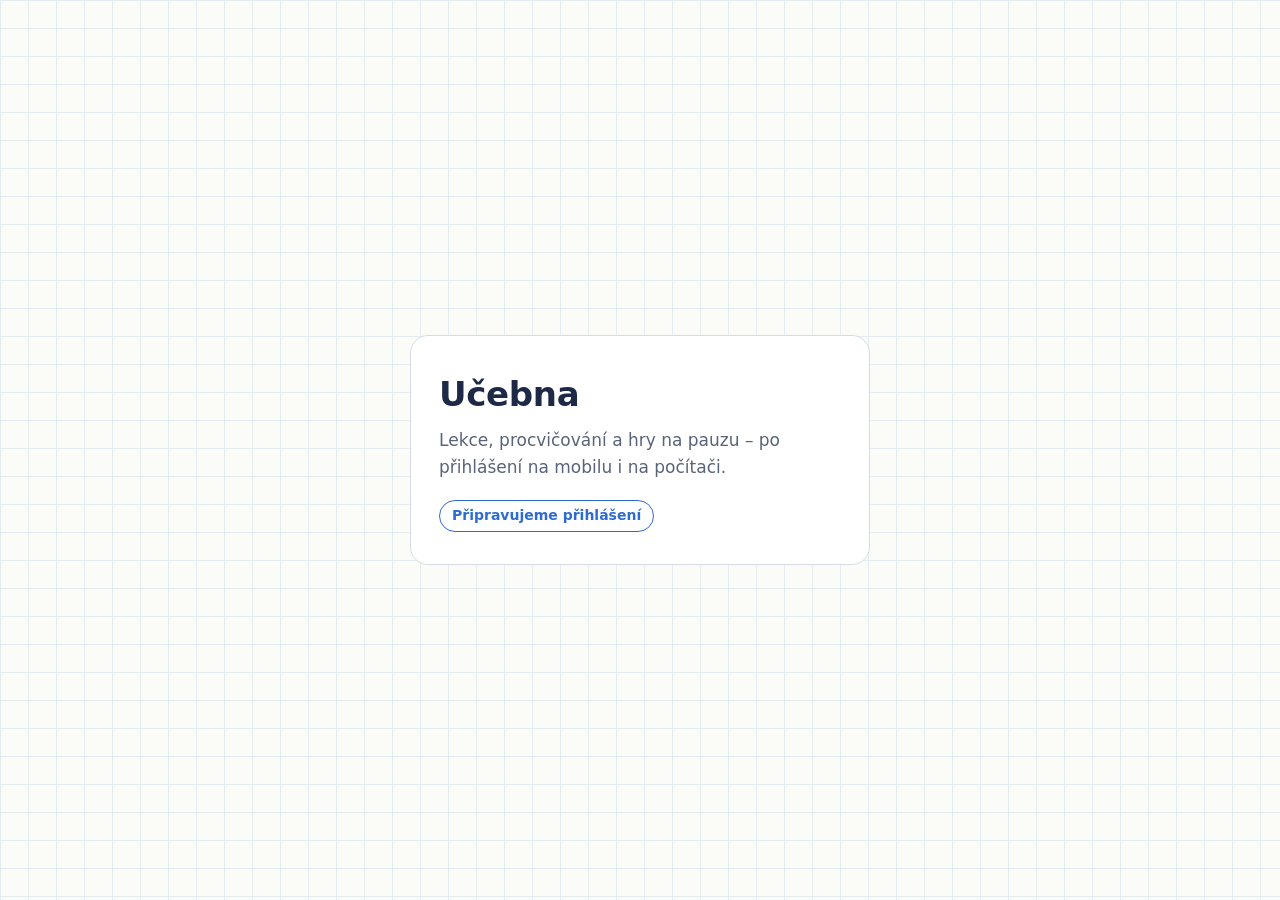
==== index.html @ c2344275 "Učebna: úvodní stránka a schéma databáze Co-Authored-By: Claude Opus 5.5 <noreply@anthropic.com> Cla" ====
<!doctype html>
<html lang="cs">
<head>
<meta charset="utf-8">
<meta name="viewport" content="width=device-width, initial-scale=1, viewport-fit=cover">
<title>Učebna</title>
<meta name="robots" content="noindex">
<style>
  :root { --papir: #fbfcf7; --karta: #ffffff; --inkoust: #1d2946; --tuzka: #59647a; --linka: #d5dce5; --modra: #2e6cd0; --mrizka: #e4ebf1; color-scheme: light; }
  @media (prefers-color-scheme: dark) { :root { --papir: #131826; --karta: #1a2131; --inkoust: #e6ebf6; --tuzka: #a4aec3; --linka: #2f394d; --modra: #72a5ff; --mrizka: #1c2334; color-scheme: dark; } }
  * { box-sizing: border-box; }
  body { margin: 0; min-height: 100vh; display: grid; place-items: center; padding: 24px max(16px, env(safe-area-inset-left, 0px)) 24px max(16px, env(safe-area-inset-right, 0px));
    font: 17px/1.55 system-ui, -apple-system, "Segoe UI", sans-serif; color: var(--inkoust); background: var(--papir);
    background-image: linear-gradient(var(--mrizka) 1px, transparent 1px), linear-gradient(90deg, var(--mrizka) 1px, transparent 1px); background-size: 28px 28px; }
  main { width: 100%; max-width: 460px; background: var(--karta); border: 1.5px solid var(--linka); border-radius: 18px; padding: 32px 28px; }
  h1 { margin: 0 0 6px; font-size: 34px; letter-spacing: -0.01em; }
  p { margin: 0 0 12px; color: var(--tuzka); }
  .stav { display: inline-block; margin-top: 8px; font-size: 14px; font-weight: 700; color: var(--modra); border: 1.5px solid currentColor; border-radius: 999px; padding: 4px 12px; }
</style>
</head>
<body>
<main>
  <h1>Učebna</h1>
  <p>Lekce, procvičování a hry na pauzu – po přihlášení na mobilu i na počítači.</p>
  <span class="stav">Připravujeme přihlášení</span>
</main>
</body>
</html>
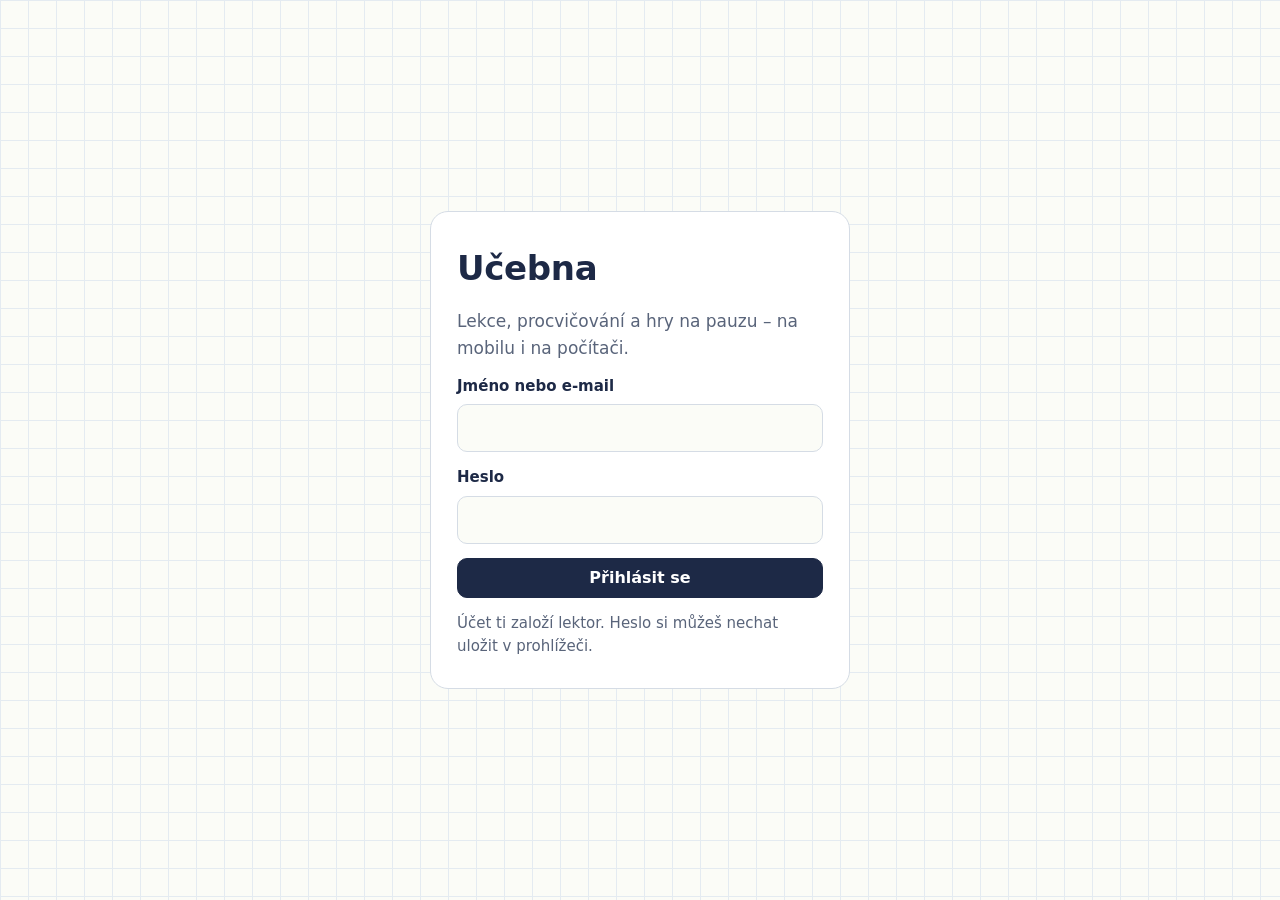
==== commit 8ce4c477: "Učebna 0.1: přihlášení, Matika ze zamčeného úložiště s ukládáním postupu, Správa souborů Co-Authored" ====
--- a/index.html
+++ b/index.html
@@ -3,26 +3,49 @@
 <head>
 <meta charset="utf-8">
 <meta name="viewport" content="width=device-width, initial-scale=1, viewport-fit=cover">
+<meta name="robots" content="noindex">
+<meta name="theme-color" content="#fbfcf7">
 <title>Učebna</title>
-<meta name="robots" content="noindex">
-<style>
-  :root { --papir: #fbfcf7; --karta: #ffffff; --inkoust: #1d2946; --tuzka: #59647a; --linka: #d5dce5; --modra: #2e6cd0; --mrizka: #e4ebf1; color-scheme: light; }
-  @media (prefers-color-scheme: dark) { :root { --papir: #131826; --karta: #1a2131; --inkoust: #e6ebf6; --tuzka: #a4aec3; --linka: #2f394d; --modra: #72a5ff; --mrizka: #1c2334; color-scheme: dark; } }
-  * { box-sizing: border-box; }
-  body { margin: 0; min-height: 100vh; display: grid; place-items: center; padding: 24px max(16px, env(safe-area-inset-left, 0px)) 24px max(16px, env(safe-area-inset-right, 0px));
-    font: 17px/1.55 system-ui, -apple-system, "Segoe UI", sans-serif; color: var(--inkoust); background: var(--papir);
-    background-image: linear-gradient(var(--mrizka) 1px, transparent 1px), linear-gradient(90deg, var(--mrizka) 1px, transparent 1px); background-size: 28px 28px; }
-  main { width: 100%; max-width: 460px; background: var(--karta); border: 1.5px solid var(--linka); border-radius: 18px; padding: 32px 28px; }
-  h1 { margin: 0 0 6px; font-size: 34px; letter-spacing: -0.01em; }
-  p { margin: 0 0 12px; color: var(--tuzka); }
-  .stav { display: inline-block; margin-top: 8px; font-size: 14px; font-weight: 700; color: var(--modra); border: 1.5px solid currentColor; border-radius: 999px; padding: 4px 12px; }
-</style>
+<link rel="stylesheet" href="css/ucebna.css">
+<script type="module" src="js/app.js"></script>
 </head>
 <body>
-<main>
-  <h1>Učebna</h1>
-  <p>Lekce, procvičování a hry na pauzu – po přihlášení na mobilu i na počítači.</p>
-  <span class="stav">Připravujeme přihlášení</span>
-</main>
+
+<!-- přihlášení -->
+<div id="obr-prihlaseni" class="stred" hidden>
+  <main class="karta uvod">
+    <h1>Učebna</h1>
+    <p class="pod">Lekce, procvičování a hry na pauzu – na mobilu i na počítači.</p>
+    <form id="form-prihlaseni" novalidate>
+      <label>Jméno nebo e-mail<input name="jmeno" autocomplete="username" autocapitalize="none" spellcheck="false" required></label>
+      <label>Heslo<input name="heslo" type="password" autocomplete="current-password" required></label>
+      <p id="chyba" class="chyba" role="alert" hidden></p>
+      <button type="submit" class="hlavni">Přihlásit se</button>
+    </form>
+    <p class="pozn">Účet ti založí lektor. Heslo si můžeš nechat uložit v prohlížeči.</p>
+  </main>
+</div>
+
+<!-- domů: aplikace -->
+<div id="obr-domu" hidden>
+  <header class="lista"><b class="znacka">Učebna</b><span id="kdo" class="kdo"></span><button type="button" data-a="odhlasit">Odhlásit</button></header>
+  <main class="obsah">
+    <h2 id="pozdrav"></h2>
+    <div id="dlazdice" class="mrizka"></div>
+    <section id="sprava" class="karta sprava" hidden>
+      <h3>Správa</h3>
+      <p class="pozn">Soubory aplikací leží v zamčeném úložišti. Vidí je jen přihlášení, kteří k aplikaci mají přístup.</p>
+      <div id="soubory"></div>
+      <p id="sprava-stav" class="pozn" aria-live="polite"></p>
+    </section>
+  </main>
+</div>
+
+<!-- spuštěná aplikace -->
+<div id="obr-aplikace" class="aplikace" hidden>
+  <header class="lista tenka"><button type="button" data-a="zpet">← Učebna</button><span id="stav-sync" class="stav-sync" aria-live="polite"></span></header>
+  <iframe id="ramec" title="Aplikace" hidden></iframe>
+</div>
+
 </body>
 </html>
--- a/css/ucebna.css
+++ b/css/ucebna.css
@@ -0,0 +1,57 @@
+/* Učebna – stejné barvy a papír s mřížkou jako Matika */
+:root { --papir: #fbfcf7; --mrizka: #e4ebf1; --karta: #ffffff; --linka: #d5dce5; --inkoust: #1d2946; --tuzka: #59647a;
+  --modra: #2e6cd0; --cervena: #cf3f36; --zelena: #1f7f54; color-scheme: light; }
+@media (prefers-color-scheme: dark) { :root { --papir: #131826; --mrizka: #1c2334; --karta: #1a2131; --linka: #2f394d; --inkoust: #e6ebf6; --tuzka: #a4aec3;
+  --modra: #72a5ff; --cervena: #ff6c62; --zelena: #4dc690; color-scheme: dark; } }
+* { box-sizing: border-box; }
+[hidden] { display: none !important; }
+html, body { margin: 0; }
+body { min-height: 100vh; font: 17px/1.55 system-ui, -apple-system, "Segoe UI", sans-serif; color: var(--inkoust); background: var(--papir);
+  background-image: linear-gradient(var(--mrizka) 1px, transparent 1px), linear-gradient(90deg, var(--mrizka) 1px, transparent 1px); background-size: 28px 28px; }
+h1, h2, h3 { margin: 0; letter-spacing: -0.01em; text-wrap: balance; }
+.karta { background: var(--karta); border: 1.5px solid var(--linka); border-radius: 18px; }
+.pozn { color: var(--tuzka); font-size: 15px; margin: 0; }
+button, .tl { font: 700 16px/1 system-ui, -apple-system, "Segoe UI", sans-serif; color: var(--inkoust); background: var(--karta); border: 1.5px solid var(--linka);
+  border-radius: 10px; padding: 11px 15px; cursor: pointer; touch-action: manipulation; }
+button:hover, .tl:hover { border-color: var(--modra); }
+button:disabled { opacity: .55; cursor: default; }
+.hlavni { background: var(--inkoust); border-color: var(--inkoust); color: var(--karta); }
+:focus-visible { outline: 3px solid var(--modra); outline-offset: 2px; }
+
+/* přihlášení */
+.stred { min-height: 100vh; display: grid; place-items: center; padding: 24px max(16px, env(safe-area-inset-right, 0px)) 24px max(16px, env(safe-area-inset-left, 0px)); }
+.uvod { width: 100%; max-width: 420px; padding: 30px 26px; display: grid; gap: 14px; }
+.uvod h1 { font-size: 34px; }
+.pod { margin: 0; color: var(--tuzka); }
+form { display: grid; gap: 14px; }
+label { display: grid; gap: 6px; font-weight: 700; font-size: 15px; }
+input { font: 17px/1.3 system-ui, -apple-system, "Segoe UI", sans-serif; color: var(--inkoust); background: var(--papir); border: 1.5px solid var(--linka); border-radius: 10px; padding: 12px 14px; width: 100%; }
+input:focus { border-color: var(--modra); outline: none; }
+.chyba { margin: 0; color: var(--cervena); font-weight: 700; font-size: 15px; }
+
+/* lišta a domů */
+.lista { position: sticky; top: 0; z-index: 2; display: flex; align-items: center; gap: 12px; padding: 10px max(16px, env(safe-area-inset-right, 0px)) 10px max(16px, env(safe-area-inset-left, 0px));
+  padding-top: max(10px, env(safe-area-inset-top, 0px)); background: var(--papir); border-bottom: 1.5px solid var(--linka); }
+.znacka { font-size: 19px; }
+.kdo { margin-left: auto; color: var(--tuzka); font-size: 15px; }
+.lista button { padding: 8px 12px; font-size: 15px; }
+.obsah { max-width: 880px; margin: 0 auto; padding: 26px max(16px, env(safe-area-inset-right, 0px)) 40px max(16px, env(safe-area-inset-left, 0px)); display: grid; gap: 20px; }
+.obsah h2 { font-size: 28px; }
+.mrizka { display: grid; grid-template-columns: repeat(auto-fill, minmax(240px, 1fr)); gap: 14px; }
+.dlazdice { display: grid; gap: 4px; text-align: left; padding: 20px; border-radius: 18px; line-height: 1.35; font-weight: 400; }
+.dlazdice b { font-size: 20px; }
+.dlazdice small { color: var(--tuzka); font-size: 15px; }
+.dlazdice .znak { font-size: 30px; line-height: 1; color: var(--modra); font-weight: 700; margin-bottom: 6px; }
+.dlazdice:not(:disabled):hover { transform: translateY(-1px); box-shadow: 0 6px 18px color-mix(in srgb, var(--inkoust) 10%, transparent); }
+.sprava { padding: 20px; display: grid; gap: 12px; }
+.soubor { display: flex; align-items: center; gap: 12px; justify-content: space-between; padding: 12px 0; border-top: 1px solid var(--linka); flex-wrap: wrap; }
+.soubor > div { display: grid; min-width: 0; flex: 1 1 260px; }
+.soubor small { color: var(--tuzka); font-size: 14px; }
+
+/* spuštěná aplikace */
+.aplikace { position: fixed; inset: 0; display: flex; flex-direction: column; background: var(--papir); }
+.lista.tenka { position: static; padding-block: 6px; gap: 14px; }
+.lista.tenka button { padding: 6px 10px; font-size: 14px; }
+.stav-sync { color: var(--tuzka); font-size: 14px; } .stav-sync.ok { color: var(--zelena); } .stav-sync.ne { color: var(--cervena); font-weight: 700; }
+#ramec { flex: 1; width: 100%; border: 0; background: var(--papir); }
+@media (prefers-reduced-motion: reduce) { .dlazdice:hover { transform: none; } }
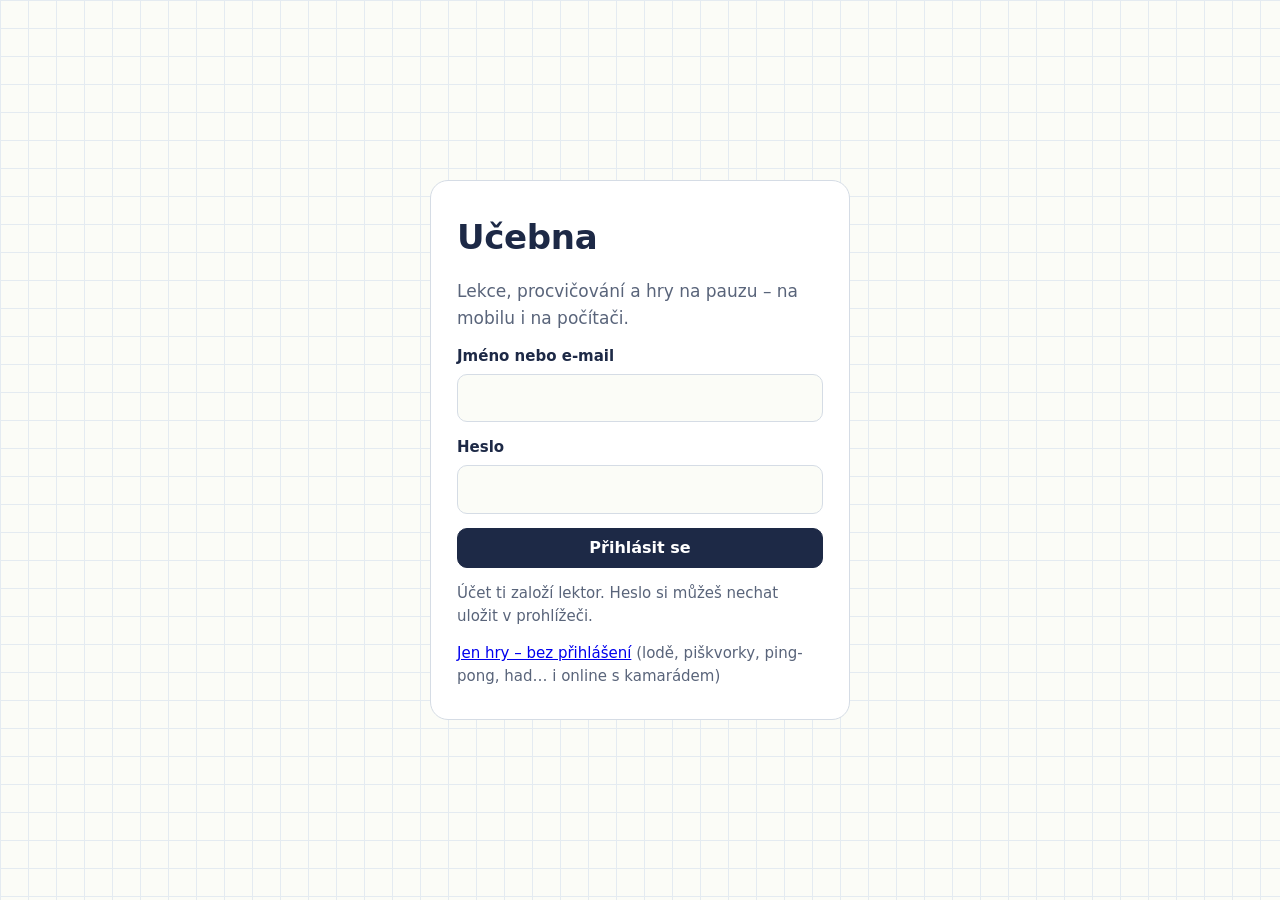
==== commit 064b2410: "Učebna 0.7 (čeká na schválení): veřejná stránka her bez přihlášení (QR kód, ping-pong a had online) " ====
--- a/index.html
+++ b/index.html
@@ -23,6 +23,7 @@
       <button type="submit" class="hlavni">Přihlásit se</button>
     </form>
     <p class="pozn">Účet ti založí lektor. Heslo si můžeš nechat uložit v prohlížeči.</p>
+    <p class="pozn"><a href="hry/">Jen hry – bez přihlášení</a> (lodě, piškvorky, ping-pong, had… i online s kamarádem)</p>
   </main>
 </div>
 
@@ -32,10 +33,24 @@
   <main class="obsah">
     <h2 id="pozdrav"></h2>
     <div id="dlazdice" class="mrizka"></div>
+    <section id="zaci" class="karta zaci" hidden>
+      <div class="zaci-hlava"><h3>Žáci</h3><button type="button" data-z="pridat">+ Přidat žáka</button></div>
+      <form id="form-pridat" class="pridat" hidden novalidate>
+        <label>Jméno (jak se ukáže)<input name="jmeno" maxlength="40" required autocomplete="off"></label>
+        <label>Přihlašovací jméno<input name="prihlaseni" maxlength="30" required autocapitalize="none" spellcheck="false" autocomplete="off"></label>
+        <label>Heslo (aspoň 8 znaků)<input name="heslo" type="text" minlength="8" required autocomplete="new-password" spellcheck="false"></label>
+        <fieldset><legend>Přístup</legend><label class="zaskrt"><input type="checkbox" name="app" value="matika" checked> Matika (žák)</label><label class="zaskrt"><input type="checkbox" name="app" value="hry" checked> Hry</label></fieldset>
+        <div class="radek"><button type="button" data-z="pridat">Zrušit</button><button type="submit" class="hlavni">Založit účet</button></div>
+        <p class="pozn">Žák nepotřebuje e-mail. Přihlásí se přihlašovacím jménem a heslem, které mu řekneš.</p>
+      </form>
+      <p id="pridat-stav" class="pozn" aria-live="polite"></p>
+      <div id="zaci-seznam" class="zaci-seznam"></div>
+    </section>
     <section id="sprava" class="karta sprava" hidden>
-      <h3>Správa</h3>
+      <h3>Záloha souborů</h3>
       <p class="pozn">Soubory aplikací leží v zamčeném úložišti. Vidí je jen přihlášení, kteří k aplikaci mají přístup.</p>
       <div id="soubory"></div>
+      <div id="pdf-testy"></div>
       <p id="sprava-stav" class="pozn" aria-live="polite"></p>
     </section>
   </main>
--- a/css/ucebna.css
+++ b/css/ucebna.css
@@ -53,5 +53,31 @@
 .lista.tenka { position: static; padding-block: 6px; gap: 14px; }
 .lista.tenka button { padding: 6px 10px; font-size: 14px; }
 .stav-sync { color: var(--tuzka); font-size: 14px; } .stav-sync.ok { color: var(--zelena); } .stav-sync.ne { color: var(--cervena); font-weight: 700; }
+.stav-sync.nahled { color: var(--modra); font-weight: 700; }
+.aplikace.nahled .lista.tenka { background: color-mix(in srgb, var(--modra) 12%, var(--papir)); border-bottom-color: var(--modra); }
 #ramec { flex: 1; width: 100%; border: 0; background: var(--papir); }
+/* žáci */
+.zaci { padding: 20px; display: grid; gap: 14px; }
+.zaci-hlava { display: flex; align-items: center; justify-content: space-between; gap: 12px; }
+.zaci-seznam { display: grid; gap: 12px; }
+.zak { border: 1.5px solid var(--linka); border-radius: 14px; padding: 14px 16px; display: grid; gap: 10px; background: var(--papir); }
+.zak-hlava { display: flex; justify-content: space-between; gap: 10px; flex-wrap: wrap; align-items: baseline; }
+.zak-hlava > div { display: grid; } .zak-hlava b { font-size: 19px; } .zak-hlava small { color: var(--tuzka); font-size: 14px; }
+code { font: 600 14px ui-monospace, "Cascadia Mono", Consolas, monospace; background: var(--karta); border: 1px solid var(--linka); border-radius: 6px; padding: 1px 6px; }
+.stitky, .temata, .radek { display: flex; flex-wrap: wrap; gap: 6px; }
+.radek { gap: 8px; }
+.stitek { font-size: 13px; font-weight: 700; border: 1.5px solid var(--linka); background: var(--karta); border-radius: 999px; padding: 3px 10px; } .stitek.ne { color: var(--cervena); }
+.cisla { display: grid; grid-template-columns: repeat(auto-fit, minmax(110px, 1fr)); gap: 8px; margin: 0; }
+.cisla div { background: var(--karta); border: 1px solid var(--linka); border-radius: 10px; padding: 8px 10px; }
+.cisla dt { font-size: 13px; color: var(--tuzka); } .cisla dd { margin: 0; font-size: 20px; font-weight: 700; }
+.tema { font-size: 13px; background: var(--karta); border: 1px solid var(--linka); border-radius: 8px; padding: 3px 8px; } .tema b { color: var(--modra); letter-spacing: 1px; font-size: 11px; }
+.zak button, .zaci-hlava button { padding: 8px 12px; font-size: 15px; }
+.panel { border-top: 1px solid var(--linka); padding-top: 12px; }
+.lekce-form, .heslo-form, .body-form, .pristupy-form, .pridat { display: grid; gap: 12px; }
+.lekce-tab { border-collapse: collapse; width: 100%; } .lekce-tab select { max-width: 260px; } .lekce-tab th { text-align: left; font-weight: 600; font-size: 15px; padding: 5px 8px 5px 0; } .lekce-tab td { padding: 4px 0; }
+select { font: 15px system-ui, -apple-system, "Segoe UI", sans-serif; color: var(--inkoust); background: var(--karta); border: 1.5px solid var(--linka); border-radius: 8px; padding: 7px 8px; width: 100%; }
+.radek-pole { display: flex; align-items: center; gap: 10px; } .radek-pole input { width: 110px; }
+.pridat { background: var(--papir); border: 1.5px solid var(--linka); border-radius: 14px; padding: 14px; }
+fieldset { border: 1.5px solid var(--linka); border-radius: 10px; padding: 8px 12px; display: flex; gap: 16px; flex-wrap: wrap; } legend { font-weight: 700; font-size: 15px; padding: 0 4px; }
+.zaskrt { display: flex; align-items: center; gap: 6px; font-weight: 600; } .zaskrt input { width: auto; }
 @media (prefers-reduced-motion: reduce) { .dlazdice:hover { transform: none; } }
